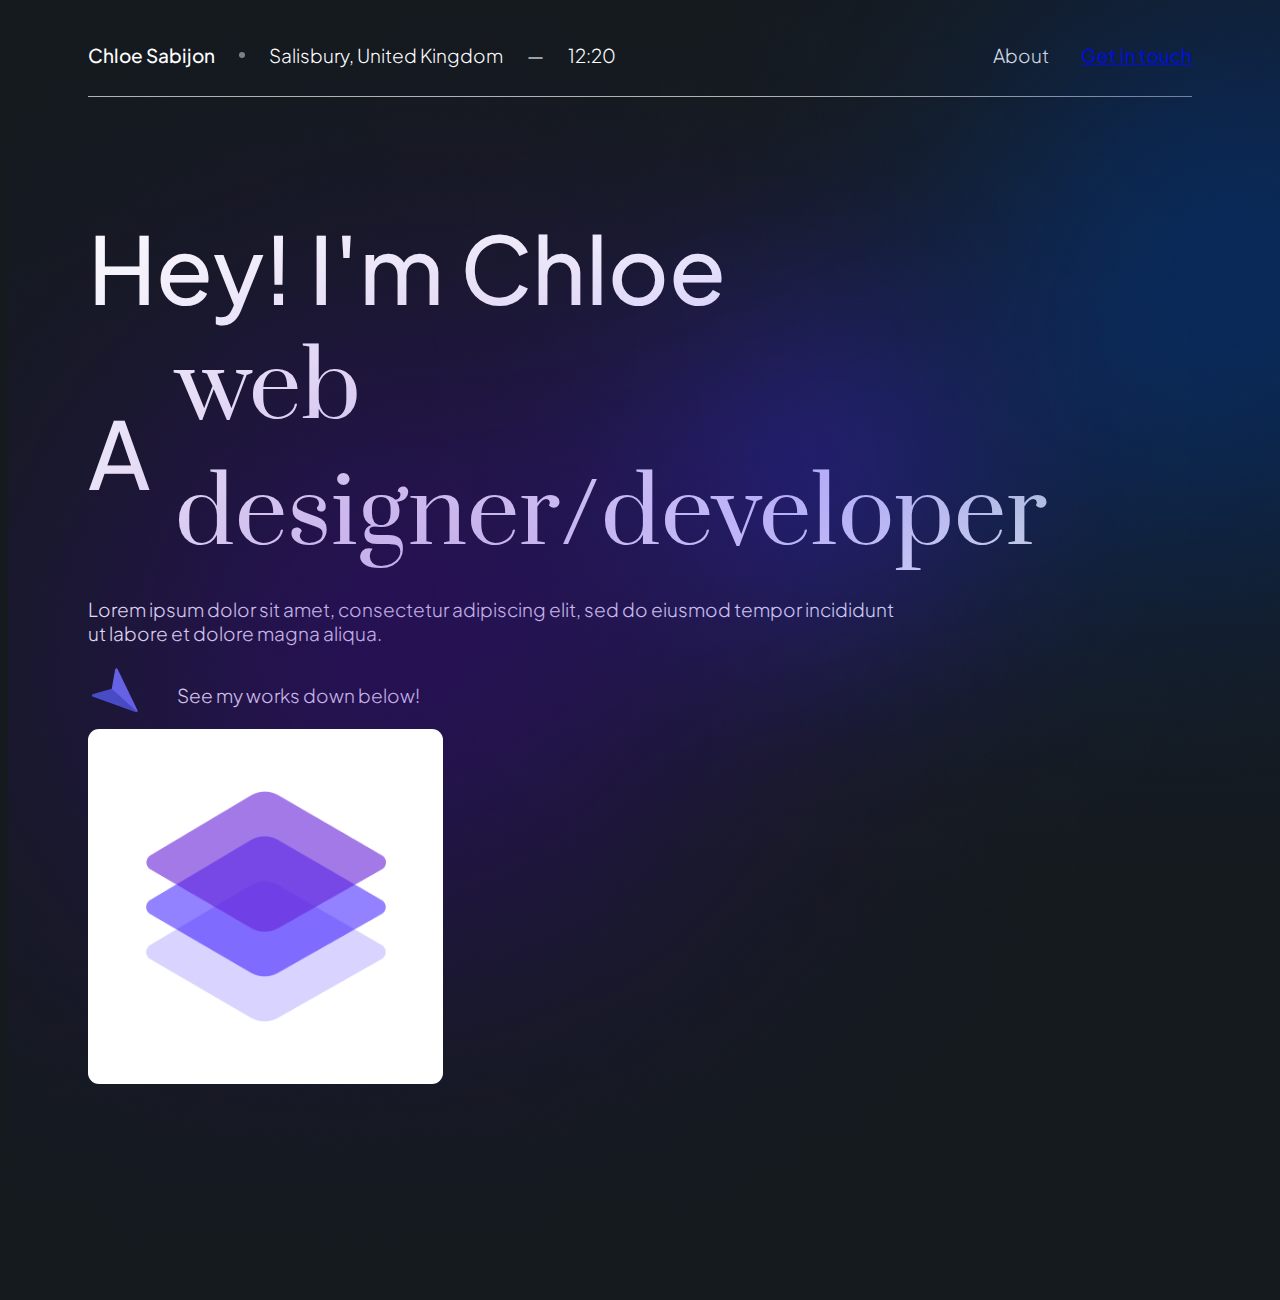
==== index.html @ 0c8285a4 "first commit" ====
<html lang="en">
<head>
    <meta charset="UTF-8">
    <meta name="viewport" content="width=device-width, initial-scale=1.0">
    <title>Chloe Sabijon</title>
    <link rel="stylesheet" href="/static/index.css">
    <link rel="preconnect" href="https://fonts.googleapis.com">
<link rel="preconnect" href="https://fonts.gstatic.com" crossorigin>
<link href="https://fonts.googleapis.com/css2?family=Plus+Jakarta+Sans:wght@300;400;500&family=Prata&display=swap" rel="stylesheet">
</head>
<body>
    <img src="/static/Group 1.png" alt="" class="overlay">
    <div class="separate-overlay-wrap">
        <div class="big-wrap">
            <div class="navbar">
                <div class="top-left">
                    <h1 class="my-name">Chloe Sabijon</h1>
                    <div class="ellipse">
                        <svg xmlns="http://www.w3.org/2000/svg" width="6" height="6" viewBox="0 0 8 8" fill="none">
                        <circle cx="4" cy="4" r="4" fill="#818181"/>
                        </svg>
                    </div>
                    <h1 class="location">Salisbury, United Kingdom <div style="margin-left:1.5rem;">—</div></h1>
                    <p class="funky-time">12:20</p>
                </div>
                <div class="top-right">
                    <h1 class="about">About</h1>
                    <a href="contact.html"><h1 class="git">Get in touch</h1></a>
                </div>
            </div>
            <div style="height:0.5px; width:auto; background-color:#B6B3B3;"></div>
            <div class="main-text">
                <h1 class="hey">Hey! I'm Chloe</h1>
                <div class="awhatami-wrap">
                    <h1 class="a">A</h1>
                    <h1 class="whatami">web designer/developer</h1>
                </div>
                <p class="desc">Lorem ipsum dolor sit amet, consectetur adipiscing elit, sed do eiusmod tempor incididunt ut labore et dolore magna aliqua.</p>
            </div>
        </div>
        <div class="another-big-wrap">
            <div class="sub-head">
                <img src="static/arrow.png" alt="">
                <p>See my works down below!</p>
            </div>
            <div class="button-1-wrap">
                <div class="square-bg" style="width: 355px; height: 355px; border-radius: 11px; background: #FFF; position: absolute; z-index: 0;">
                    <div class="rec-wrap">
                        <img src="static/Rectangle 9.png" alt="" class="nine">
                        <img src="static/Rectangle 8.png" alt="" class="eight">
                        <img src="static/Rectangle 7.png" alt="" class="seven">
                    </div>
                </div>
            </div>
        </div>
    </div>
</body>
</html>
---- static/index.css ----
body {
    background-color: #151A1F;
    color: white;
}

h1 {
    margin: 0;
}

.separate-overlay-wrap {
    margin: 0rem 5rem 0rem 5rem;
}

.overlay {
    position: absolute;
    top: 0;
    width: auto;
    height: auto;
    pointer-events: none;
}

.big-wrap {
    display: grid;
    grid-template-rows: auto auto auto;
}

.navbar {
    display: flex;
    margin: 1rem 0 0.6rem 0;
    justify-content: space-between;
}

.top-left {
    display: flex;
    justify-content: center;
    align-items: center;
    gap: 1.5rem;
}

.top-right {
    display: flex;
    justify-content: center;
    align-items: center;
    gap: 2rem;
}

h1.my-name, .git {
    font-family: 'Plus Jakarta Sans', sans-serif;
    font-size: 19px;
    font-weight: 500;
}

h1.location, .funky-time, .about {
    display: flex;
    font-family: "Plus Jakarta Sans", sans-serif;
    font-size: 19px;
    font-weight: 300;
}

h1.hey, h1.a {
    font-family: "Plus Jakarta Sans";
    font-size: 93px;
    font-weight: 500;
    /* margin: 2rem 0 1rem 0; */
}

.awhatami-wrap{
    display: flex;
    align-items: center;
    gap: 1.5rem;
}

.whatami {
    font-family: 'Prata';
    font-size: 93px;
    font-weight: 400;
}

p {
    font-family: "Plus Jakarta Sans";
    font-size: 19px;
    font-weight: 300;
}

p.desc {
    width: 815px;
}

.main-text {
    margin-top: 7rem;
}

.sub-head {
    display: flex;
    gap: 1.5rem;
}

.nine {
    z-index: 1;
}

.eight {
    z-index: 0;
}

.eight, .seven {
    margin-top: -6rem;
} 

.square-bg {
    display: flex;
    justify-content: center;
    align-items: center;
}

.rec-wrap {
    display: flex;
    flex-direction: column; 
    width: 240px;
    height: auto;
}
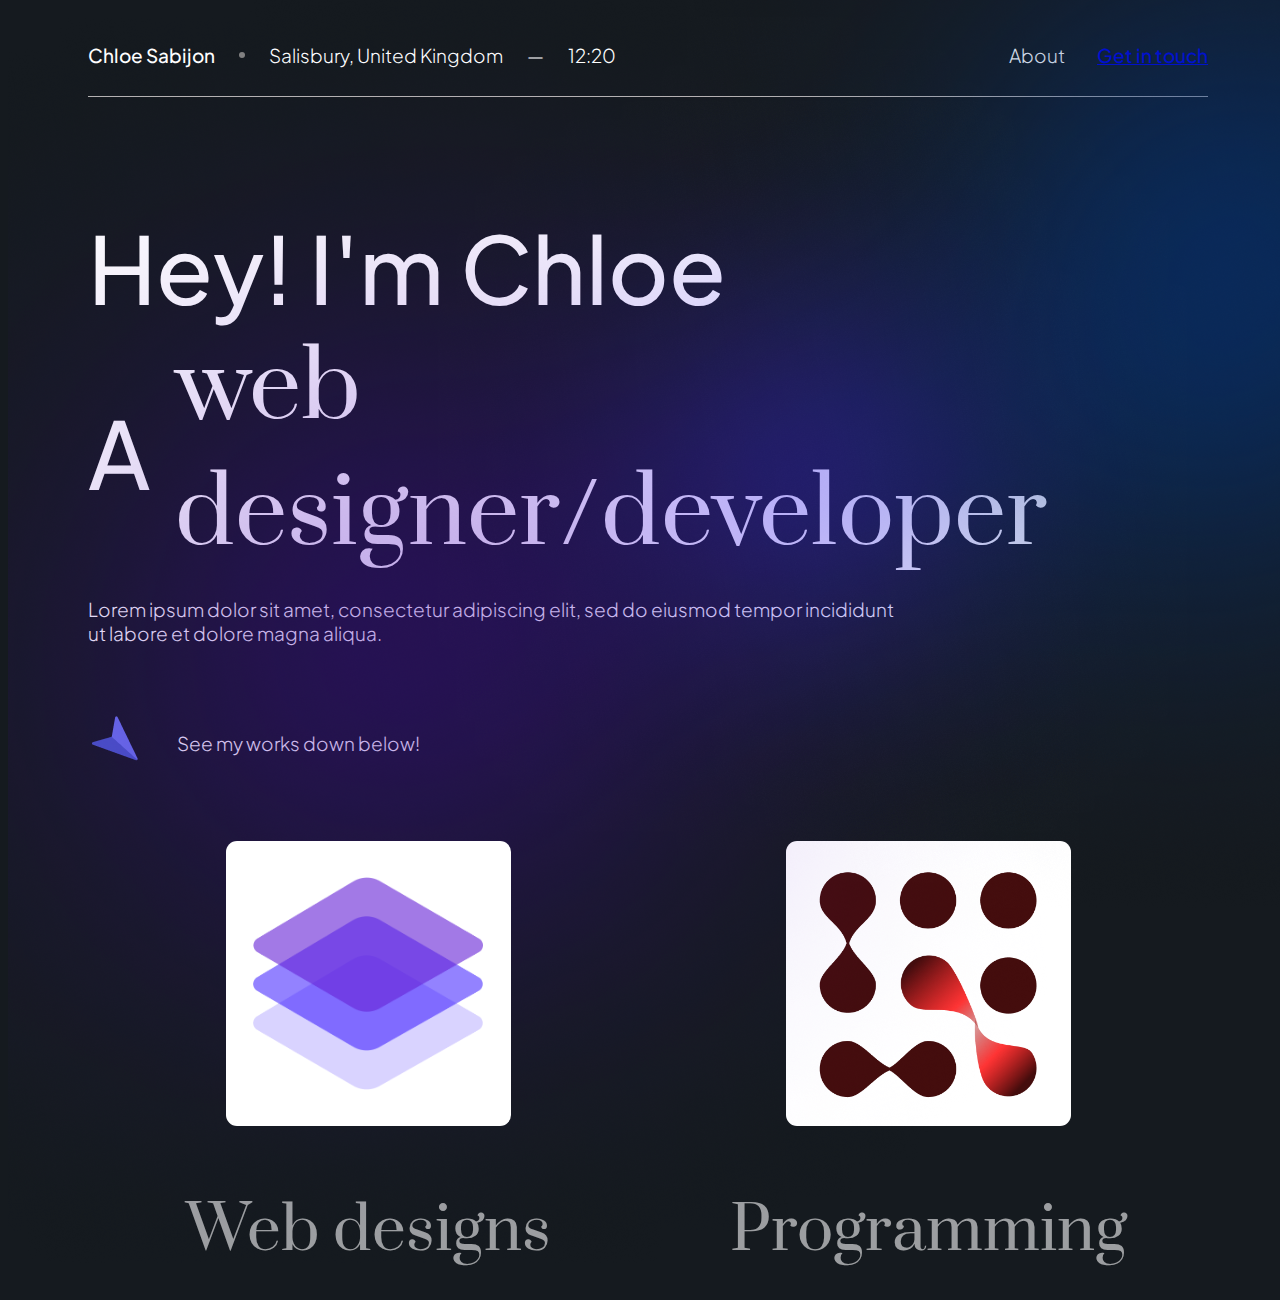
==== commit f447a8cc: "added button 2" ====
--- a/index.html
+++ b/index.html
@@ -11,7 +11,7 @@
 <body>
     <img src="/static/Group 1.png" alt="" class="overlay">
     <div class="separate-overlay-wrap">
-        <div class="big-wrap">
+        <div cl ass="big-wrap">
             <div class="navbar">
                 <div class="top-left">
                     <h1 class="my-name">Chloe Sabijon</h1>
@@ -43,13 +43,20 @@
                 <img src="static/arrow.png" alt="">
                 <p>See my works down below!</p>
             </div>
-            <div class="button-1-wrap">
-                <div class="square-bg" style="width: 355px; height: 355px; border-radius: 11px; background: #FFF; position: absolute; z-index: 0;">
-                    <div class="rec-wrap">
-                        <img src="static/Rectangle 9.png" alt="" class="nine">
-                        <img src="static/Rectangle 8.png" alt="" class="eight">
-                        <img src="static/Rectangle 7.png" alt="" class="seven">
+            <div class="b-wrap">
+                <div class="button-1">
+                    <div class="square-bg" style="width: 285px; height: 285px; border-radius: 11px; background: #FFF; position: relative; z-index: 0;">
+                        <div class="rec-wrap">
+                            <img src="static/Rectangle 9.png" alt="" class="nine">
+                            <img src="static/Rectangle 8.png" alt="" class="eight">
+                            <img src="static/Rectangle 7.png" alt="" class="seven">
+                        </div>
                     </div>
+                    <h1 class="button-name">Web designs</h1>
+                </div>
+                <div class="button-2">
+                    <img src="static/button 2.png" alt="" style="width: 285px; height: 285px; border-radius: 11px;">
+                    <h1 class="button-name">Programming</h1>
                 </div>
             </div>
         </div>
--- a/static/index.css
+++ b/static/index.css
@@ -1,6 +1,9 @@
 body {
     background-color: #151A1F;
     color: white;
+    width: 100%;
+    height: 100%;
+    overflow-x: hidden;
 }
 
 h1 {
@@ -9,12 +12,14 @@
 
 .separate-overlay-wrap {
     margin: 0rem 5rem 0rem 5rem;
+    display: flex;
+    flex-direction: column;
+    gap: 3rem;
 }
 
 .overlay {
     position: absolute;
     top: 0;
-    width: auto;
     height: auto;
     pointer-events: none;
 }
@@ -82,6 +87,12 @@
     font-weight: 300;
 }
 
+.another-big-wrap {
+    display: flex;
+    flex-direction: column;
+    gap: 4rem;
+}
+
 p.desc {
     width: 815px;
 }
@@ -116,6 +127,29 @@
 .rec-wrap {
     display: flex;
     flex-direction: column; 
-    width: 240px;
+    width: 230px;
     height: auto;
+}
+
+.b-wrap {
+    display: flex;
+    align-items: center;
+    justify-content: space-evenly;
+}
+
+.button-1, .button-2 {
+    display: flex;
+    flex-direction: column;
+    align-items: center;
+    justify-content: center;
+    gap: 4rem;
+    flex-basis: 100%;
+}
+
+h1.button-name {
+    color: rgba(255, 255, 255, 0.58);
+    font-family: Prata;
+    font-size: 60px;
+    font-weight: 400;
+    text-align: center;
 }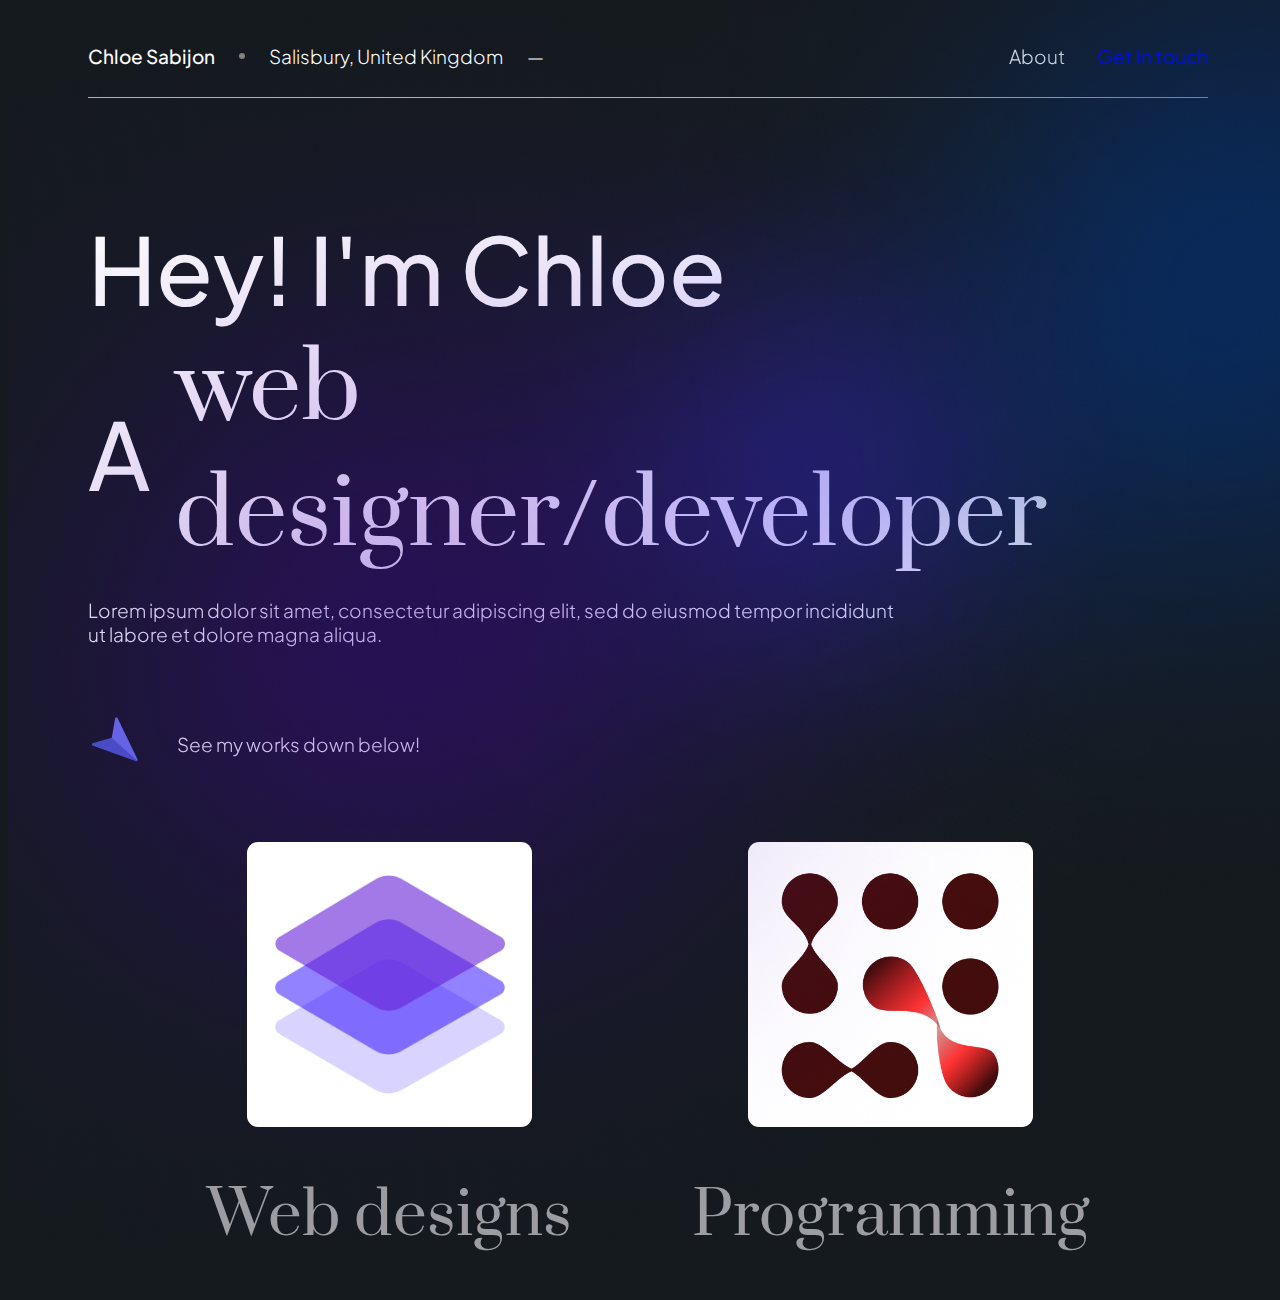
==== commit 2793a736: "saving a copy before i muck around and blow it up" ====
--- a/index.html
+++ b/index.html
@@ -21,7 +21,10 @@
                         </svg>
                     </div>
                     <h1 class="location">Salisbury, United Kingdom <div style="margin-left:1.5rem;">—</div></h1>
-                    <p class="funky-time">12:20</p>
+                    <p class="funky-time">
+                        <!-- still have to redo the clock so the font matches -->
+                        <iframe src="https://free.timeanddate.com/clock/i983xhm8/n3427/tluk/fn4/fs19/fcfff/tct/pct/th1" frameborder="0" width="70" height="25" allowtransparency="true" id="funkyTime"></iframe>
+                    </p>
                 </div>
                 <div class="top-right">
                     <h1 class="about">About</h1>
@@ -44,20 +47,25 @@
                 <p>See my works down below!</p>
             </div>
             <div class="b-wrap">
-                <div class="button-1">
-                    <div class="square-bg" style="width: 285px; height: 285px; border-radius: 11px; background: #FFF; position: relative; z-index: 0;">
-                        <div class="rec-wrap">
-                            <img src="static/Rectangle 9.png" alt="" class="nine">
-                            <img src="static/Rectangle 8.png" alt="" class="eight">
-                            <img src="static/Rectangle 7.png" alt="" class="seven">
+                <a href="">
+                    <div class="button-1">
+                        <div class="square-bg" style="width: 285px; height: 285px; border-radius: 11px; background: #FFF; position: relative; z-index: 0;">
+                            <div class="rec-wrap">
+                                <img src="static/Rectangle 9.png" alt="" class="nine">
+                                <img src="static/Rectangle 8.png" alt="" class="eight">
+                                <img src="static/Rectangle 7.png" alt="" class="seven">
+                            </div>
                         </div>
+                        <h1 class="button-name">Web designs</h1>
                     </div>
-                    <h1 class="button-name">Web designs</h1>
-                </div>
-                <div class="button-2">
-                    <img src="static/button 2.png" alt="" style="width: 285px; height: 285px; border-radius: 11px;">
-                    <h1 class="button-name">Programming</h1>
-                </div>
+                </a>
+                <a href="">
+                    <div class="button-2">
+                        <img src="static/button 2.png" alt="" style="width: 285px; height: 285px; border-radius: 11px;">
+                        <h1 class="button-name">Programming</h1>
+                    </div>
+                </a>
+                
             </div>
         </div>
     </div>
--- a/static/index.css
+++ b/static/index.css
@@ -108,12 +108,14 @@
 
 .nine {
     z-index: 1;
+    margin-bottom: 0.3rem;
 }
 
 .eight {
     z-index: 0;
 }
 
+/* negative margin means making items overlap (has an opposite effect) */
 .eight, .seven {
     margin-top: -6rem;
 } 
@@ -122,6 +124,7 @@
     display: flex;
     justify-content: center;
     align-items: center;
+    transition: all 500ms ease-in-out;
 }
 
 .rec-wrap {
@@ -137,14 +140,36 @@
     justify-content: space-evenly;
 }
 
+a {
+    text-decoration: none;
+}
+
 .button-1, .button-2 {
     display: flex;
     flex-direction: column;
     align-items: center;
     justify-content: center;
-    gap: 4rem;
+    gap: 3rem;
     flex-basis: 100%;
+    transition: all 400ms ease-in-out;
 }
+
+.button-1:hover, .button-2:hover {
+    transform: scale(1.2, 1.2);
+    transition: 500ms;
+}
+
+/* .square-bg:hover {
+    box-shadow: -1px 2px 55.5px 22px rgba(255,255,255, 0.25);
+    transition: 500ms;
+    
+    /* .nine {
+        margin-bottom: -5rem;
+    }
+    .seven, .eight {
+        margin-bottom: -5rem;
+    }
+} */
 
 h1.button-name {
     color: rgba(255, 255, 255, 0.58);
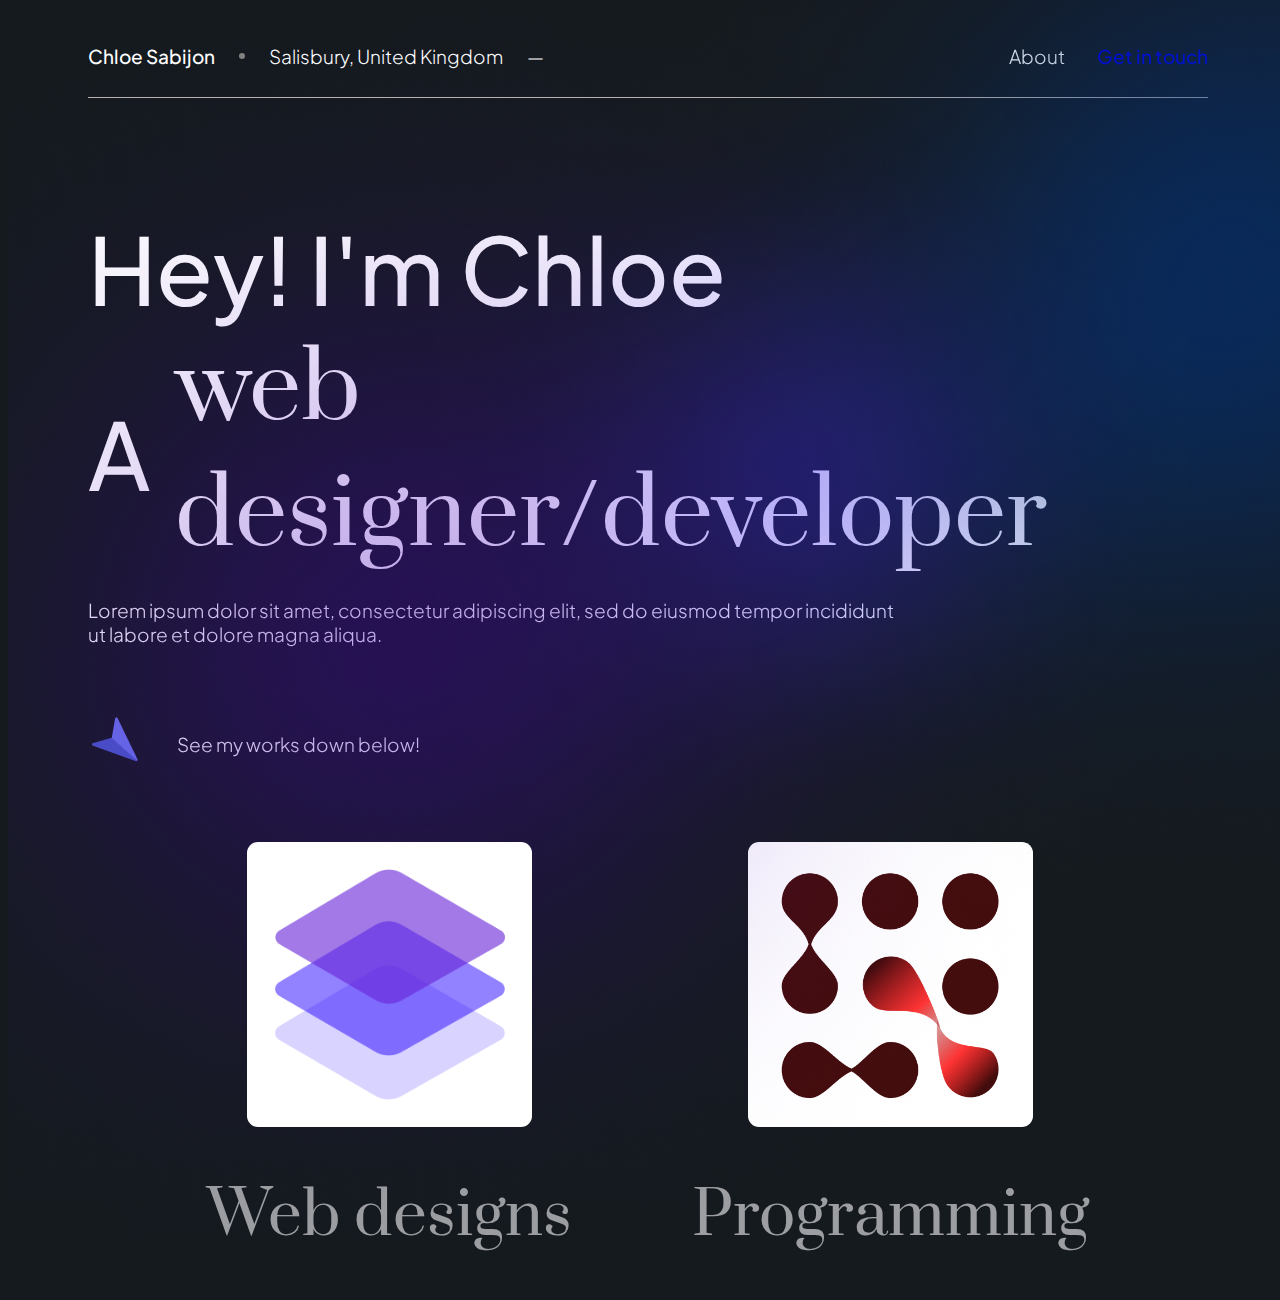
==== commit 6e01640c: "successfully finished button 1 animation!!!! leshgo" ====
--- a/index.html
+++ b/index.html
@@ -49,9 +49,10 @@
             <div class="b-wrap">
                 <a href="">
                     <div class="button-1">
-                        <div class="square-bg" style="width: 285px; height: 285px; border-radius: 11px; background: #FFF; position: relative; z-index: 0;">
+                        <!-- position and z-index of this div is mainly for it to not be behind the overlay -->
+                        <div class="square-bg" style="width: 285px; height: 285px; border-radius: 11px; background: #FFF; position: relative; z-index: 0;"> 
                             <div class="rec-wrap">
-                                <img src="static/Rectangle 9.png" alt="" class="nine">
+                                <img src="static/Rectangle 9.png" alt="" class="nine" style="bottom:3px;">
                                 <img src="static/Rectangle 8.png" alt="" class="eight">
                                 <img src="static/Rectangle 7.png" alt="" class="seven">
                             </div>
--- a/static/index.css
+++ b/static/index.css
@@ -105,20 +105,21 @@
     display: flex;
     gap: 1.5rem;
 }
-
+/* 1 because we want it to be brought on top */
 .nine {
     z-index: 1;
-    margin-bottom: 0.3rem;
+    margin-bottom: 0.5rem;
 }
-
+/* 0 bc it's in the middle */
 .eight {
     z-index: 0;
 }
 
 /* negative margin means making items overlap (has an opposite effect) */
 .eight, .seven {
-    margin-top: -6rem;
-} 
+    margin-top: -5.7rem;
+    transition: all 400ms ease-in-out;
+}
 
 .square-bg {
     display: flex;
@@ -157,19 +158,20 @@
 .button-1:hover, .button-2:hover {
     transform: scale(1.2, 1.2);
     transition: 500ms;
+
+    .eight, .seven {
+        margin-top: -11.7rem;
+        transition: 500ms;
+    }
+
+    .seven {
+        z-index: 1;
+    }
+
+    .eight {
+        z-index: 0;
+    }
 }
-
-/* .square-bg:hover {
-    box-shadow: -1px 2px 55.5px 22px rgba(255,255,255, 0.25);
-    transition: 500ms;
-    
-    /* .nine {
-        margin-bottom: -5rem;
-    }
-    .seven, .eight {
-        margin-bottom: -5rem;
-    }
-} */
 
 h1.button-name {
     color: rgba(255, 255, 255, 0.58);
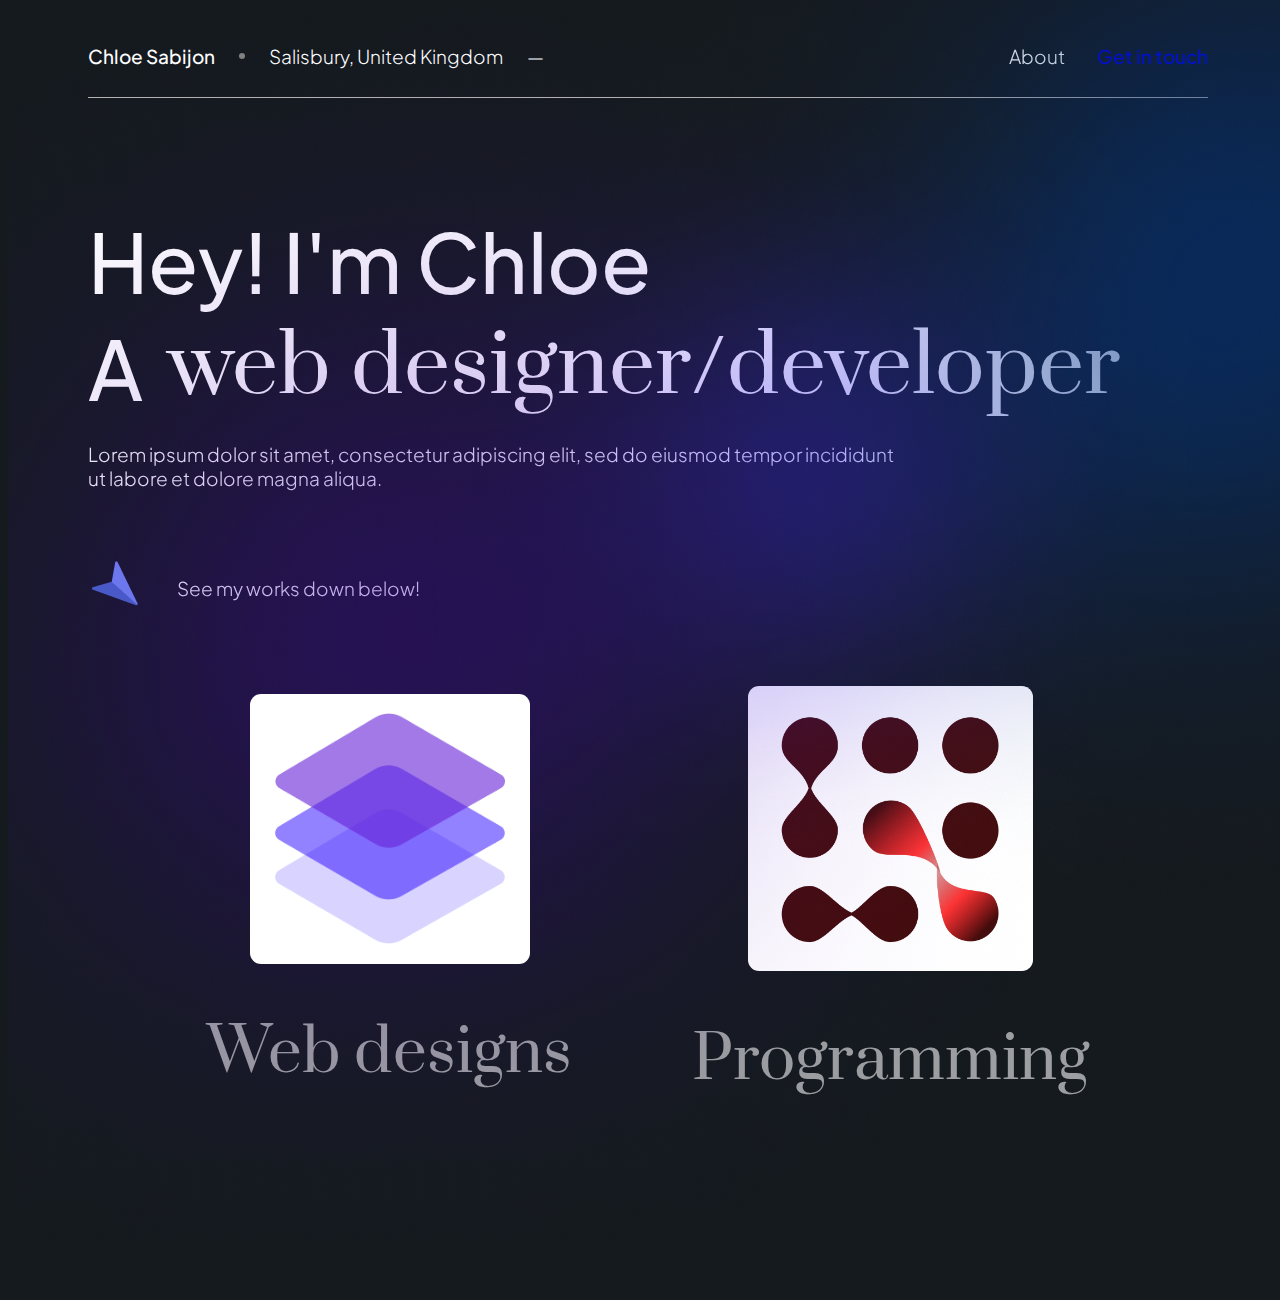
==== commit 73000aa6: "made subtle changes cause present me hated past me's ideas (ok hate is a strong word, dislike is bet" ====
--- a/index.html
+++ b/index.html
@@ -43,14 +43,14 @@
         </div>
         <div class="another-big-wrap">
             <div class="sub-head">
-                <img src="static/arrow.png" alt="">
+                <img class="arrow" src="static/arrow.png" alt="">
                 <p>See my works down below!</p>
             </div>
             <div class="b-wrap">
                 <a href="">
                     <div class="button-1">
                         <!-- position and z-index of this div is mainly for it to not be behind the overlay -->
-                        <div class="square-bg" style="width: 285px; height: 285px; border-radius: 11px; background: #FFF; position: relative; z-index: 0;"> 
+                        <div class="square-bg" style="width: 280px; height: 270px; border-radius: 11px; background: #FFF; position: relative; z-index: 0;"> 
                             <div class="rec-wrap">
                                 <img src="static/Rectangle 9.png" alt="" class="nine" style="bottom:3px;">
                                 <img src="static/Rectangle 8.png" alt="" class="eight">
--- a/static/index.css
+++ b/static/index.css
@@ -64,7 +64,7 @@
 
 h1.hey, h1.a {
     font-family: "Plus Jakarta Sans";
-    font-size: 93px;
+    font-size: 82px;
     font-weight: 500;
     /* margin: 2rem 0 1rem 0; */
 }
@@ -77,7 +77,7 @@
 
 .whatami {
     font-family: 'Prata';
-    font-size: 93px;
+    font-size: 82px;
     font-weight: 400;
 }
 
@@ -91,6 +91,19 @@
     display: flex;
     flex-direction: column;
     gap: 4rem;
+}
+
+img.arrow {
+    position: relative;
+    animation-name: bounce;
+    animation-duration: 1s;
+    animation-iteration-count: 15;
+}
+
+@keyframes bounce {
+    0%, 10%     {left:0px; top:0px;}
+    50%    {left:20px; top:30px;}
+    90%, 100%   {left:0px; top:0px;}
 }
 
 p.desc {
